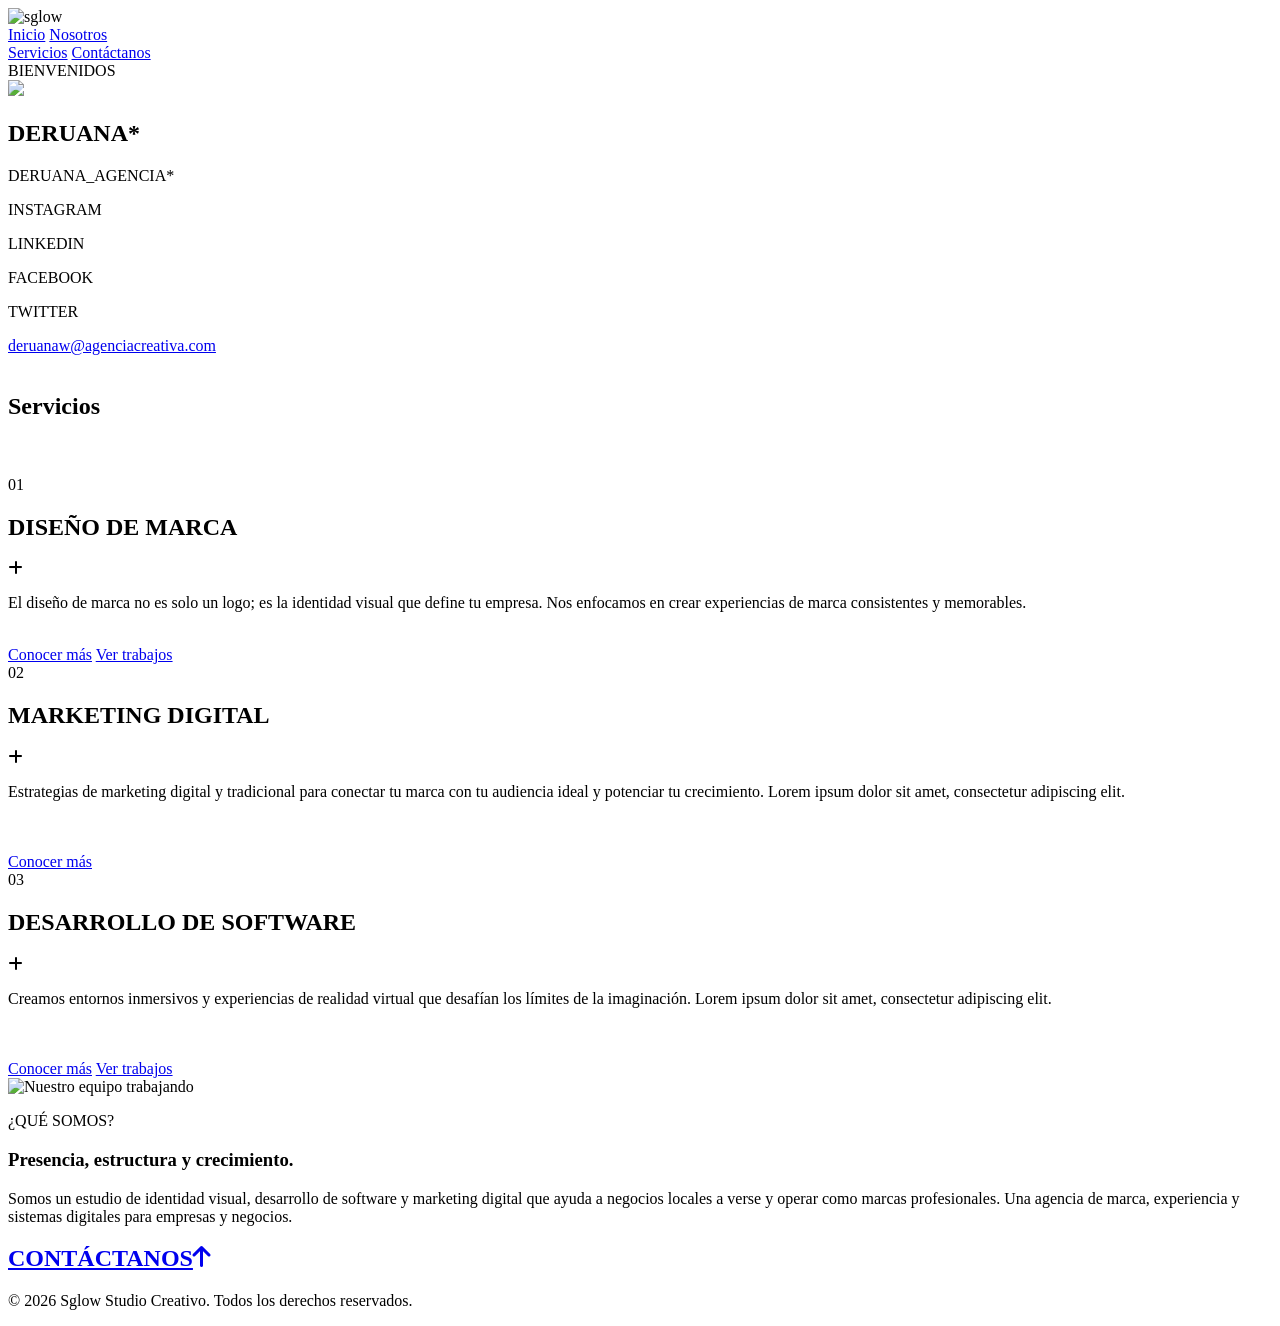
==== index.html @ e0a3f3f6 "Change branding in hero section and update email Updated hero section branding and contact email." ====
<!DOCTYPE html>
<html lang="es">
<head>
    <meta charset="UTF-8">
    <meta name="viewport" content="width=device-width, initial-scale=1.0">
    <title>Equipo de Diseño Visual y Multiverso</title>
    <link rel="stylesheet" href="css/estilos.css">
    <link rel="stylesheet" href="https://cdnjs.cloudflare.com/ajax/libs/font-awesome/6.0.0/css/all.min.css">
    <link rel="preconnect" href="https://fonts.googleapis.com">
    <link rel="preconnect" href="https://fonts.gstatic.com" crossorigin>
    <link rel="stylesheet" href="https://use.typekit.net/mhz2sbd.css">
    <link rel="icon" href="imagenes/icon_1.png" type="image/png">
</head>
<body>

    <header>
    <div class="nav-container">
        <div class="nav-pill">
            <div class="nav-logo">
                <img src="imagenes/icon_1.png" alt="sglow"> </div>
            <nav class="nav-links">
                <a href="https://sglow.com.co/">Inicio</a>
                <a href="#nosotros">Nosotros</a>
            </nav>
            <div class="nav-actions">
                <a href="#servicios" class="btn-signin">Servicios</a>
                <a href="https://wa.me/573122334296" class="btn-waitlist">Contáctanos</a>
            </div>
        </div>
    </div>
</header>

  <section class="hero">

    <div class="hero-top">

        <div class="contact">BIENVENIDOS</div>
        <img src="imagenes/img_1.png" class="camera">
        <h1 class="title">DERUANA*</h1>
    </div>

    <div class="hero-bottom">

        <div class="brand">DERUANA_AGENCIA*</div>

        <div class="social">
            <p>INSTAGRAM</p>
            <p>LINKEDIN</p>
            <p>FACEBOOK</p>
            <p>TWITTER</p>

            <a href="#">deruanaw@agenciacreativa.com</a>
        </div>



    </div>

</section>

    
    <section class="services" id="servicios">
        <br>
        <div class="acordion-title">
        <h1 class="title_svs">Servicios</h1><br><br>
        </div>
        <div class="container">
            <div class="accordion">
                <div class="accordion-item active">
                    <div class="accordion-header">
                        <span class="number">01</span>
                        <h2 class="service-title">DISEÑO DE MARCA</h2>
                        <i class="fas fa-plus icon"></i>
                    </div>
                    <div class="accordion-content">
                        <div class="service-details">
                            <p>El diseño de marca no es solo un logo; es la identidad visual que define tu empresa. Nos enfocamos en crear experiencias de marca consistentes y memorables. <br><br> </p>

                        </div>
                        <a href="https://sglow.com.co/branding" class="btn-signin">Conocer más</a>
                        <a href="Portafolio_brand" class="btn-signin">Ver trabajos</a>
                    </div>
                </div>

                <div class="accordion-item">
                    <div class="accordion-header">
                        <span class="number">02</span>
                        <h2 class="service-title">MARKETING DIGITAL</h2>
                        <i class="fas fa-plus icon"></i>
                    </div>
                    <div class="accordion-content">
                        <p>Estrategias de marketing digital y tradicional para conectar tu marca con tu audiencia ideal y potenciar tu crecimiento. Lorem ipsum dolor sit amet, consectetur adipiscing elit. <br><br><br> </p>
                        <a href="https://sglow.com.co/marketing" class="btn-signin">Conocer más</a>
  
                    </div>
                </div>

                <div class="accordion-item">
                    <div class="accordion-header">
                        <span class="number">03</span>
                        <h2 class="service-title">DESARROLLO DE SOFTWARE</h2>
                        <i class="fas fa-plus icon"></i>
                    </div>
                    <div class="accordion-content">
                        <p>Creamos entornos inmersivos y experiencias de realidad virtual que desafían los límites de la imaginación. Lorem ipsum dolor sit amet, consectetur adipiscing elit. <br><br><br></p>
                        <a href="#" class="btn-signin">Conocer más</a>
                        <a href="https://sglow.com.co/Portafolio_UI" class="btn-signin">Ver trabajos</a>
                    </div>
                </div>

            </div>
        </div>
    </section>

    <section class="about-us" id="nosotros">
        <div class="container about-grid">
            <div class="about-image-wrapper">
                <img src="imagenes/img_2.png" alt="Nuestro equipo trabajando" class="about-image">
                <div class="image-overlay"></div>
            </div>
            <div class="about-text-content">
                <p class="about-small-text">¿QUÉ SOMOS?</p>
                <h3 class="about-title">Presencia, estructura y crecimiento.</h3>
                <p class="about-description">
                    Somos un estudio de identidad visual, desarrollo de software y marketing digital que ayuda a negocios locales a verse y operar como marcas profesionales.
                    Una agencia de marca, experiencia y sistemas digitales para empresas y negocios.

                </p>
            </div>
        </div>
    </section>

    <footer>
        <div class="container">
            <a href="https://wa.me/573122334296" class="contact-link">
                <h2 class="contact-title">CONTÁCTANOS<i class="fas fa-arrow-up contact-arrow"></i></h2>
            </a>
            <p class="copyright">&copy; 2026 Sglow Studio Creativo. Todos los derechos reservados.</p>
        </div>
    </footer>

    <script src="js/script.js"></script>
</body>
</html>
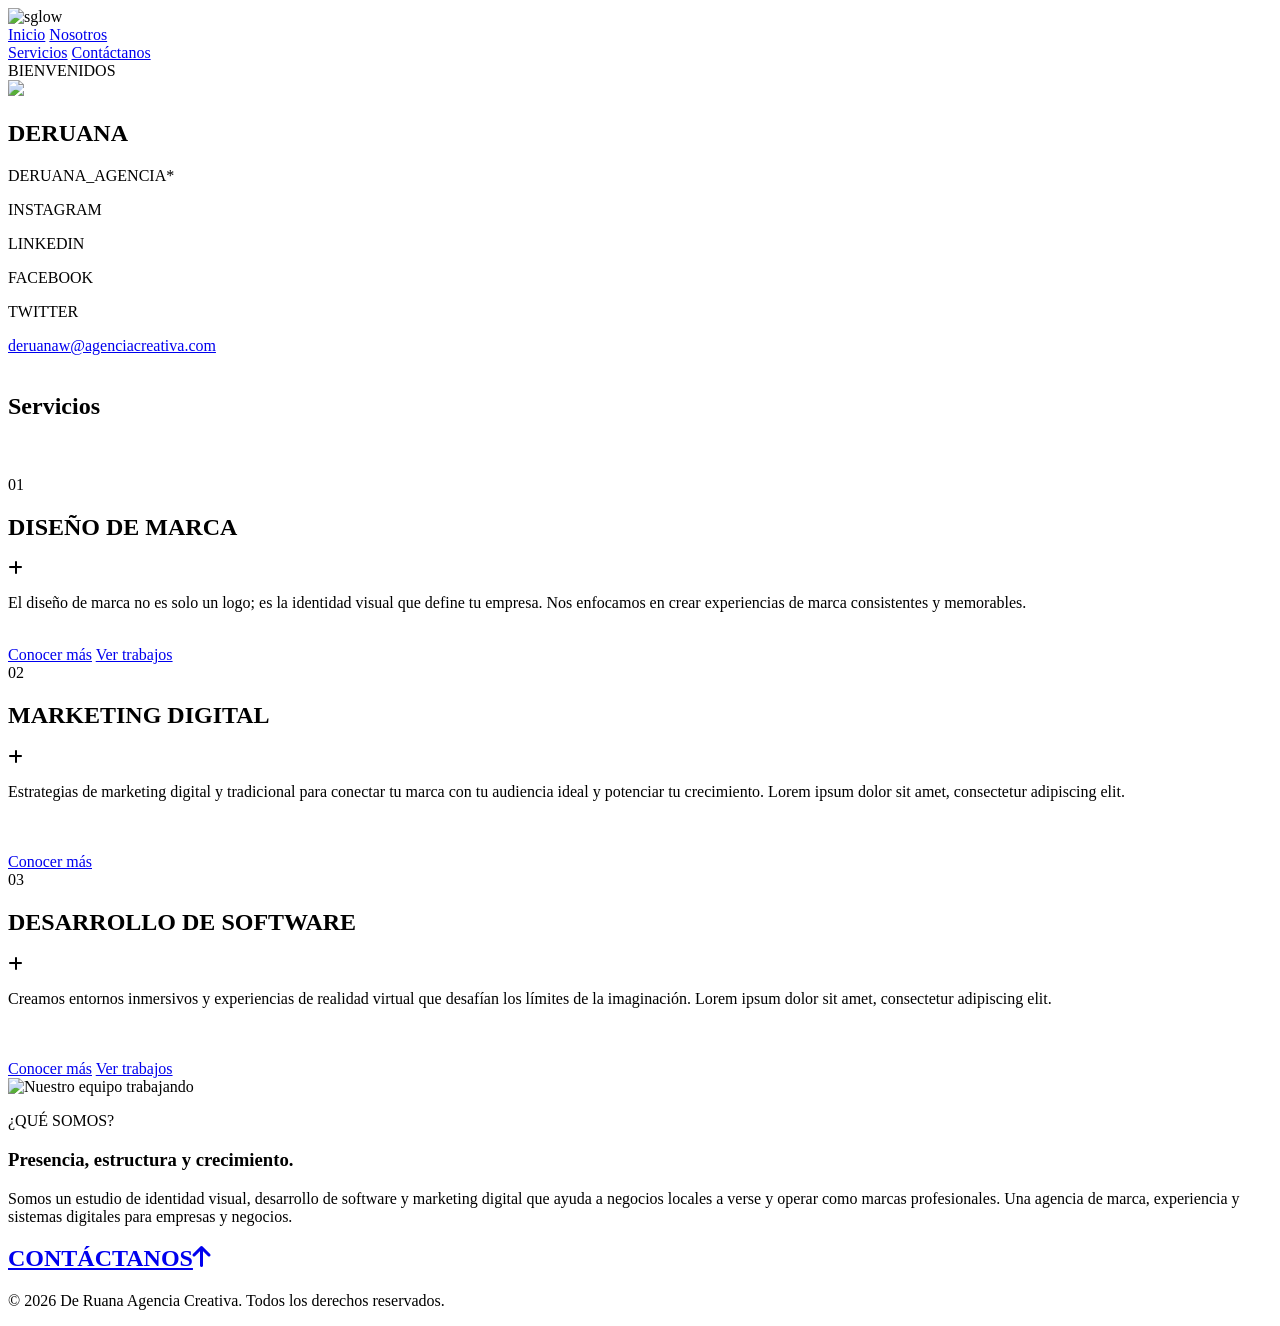
==== commit f3467c89: "Fix HTML formatting and update copyright year" ====
--- a/index.html
+++ b/index.html
@@ -36,7 +36,7 @@
 
         <div class="contact">BIENVENIDOS</div>
         <img src="imagenes/img_1.png" class="camera">
-        <h1 class="title">DERUANA*</h1>
+        <h1 class="title">DERUANA</h1>
     </div>
 
     <div class="hero-bottom">
@@ -135,7 +135,7 @@
             <a href="https://wa.me/573122334296" class="contact-link">
                 <h2 class="contact-title">CONTÁCTANOS<i class="fas fa-arrow-up contact-arrow"></i></h2>
             </a>
-            <p class="copyright">&copy; 2026 Sglow Studio Creativo. Todos los derechos reservados.</p>
+            <p class="copyright">&copy; 2026 De Ruana Agencia Creativa. Todos los derechos reservados.</p>
         </div>
     </footer>
 
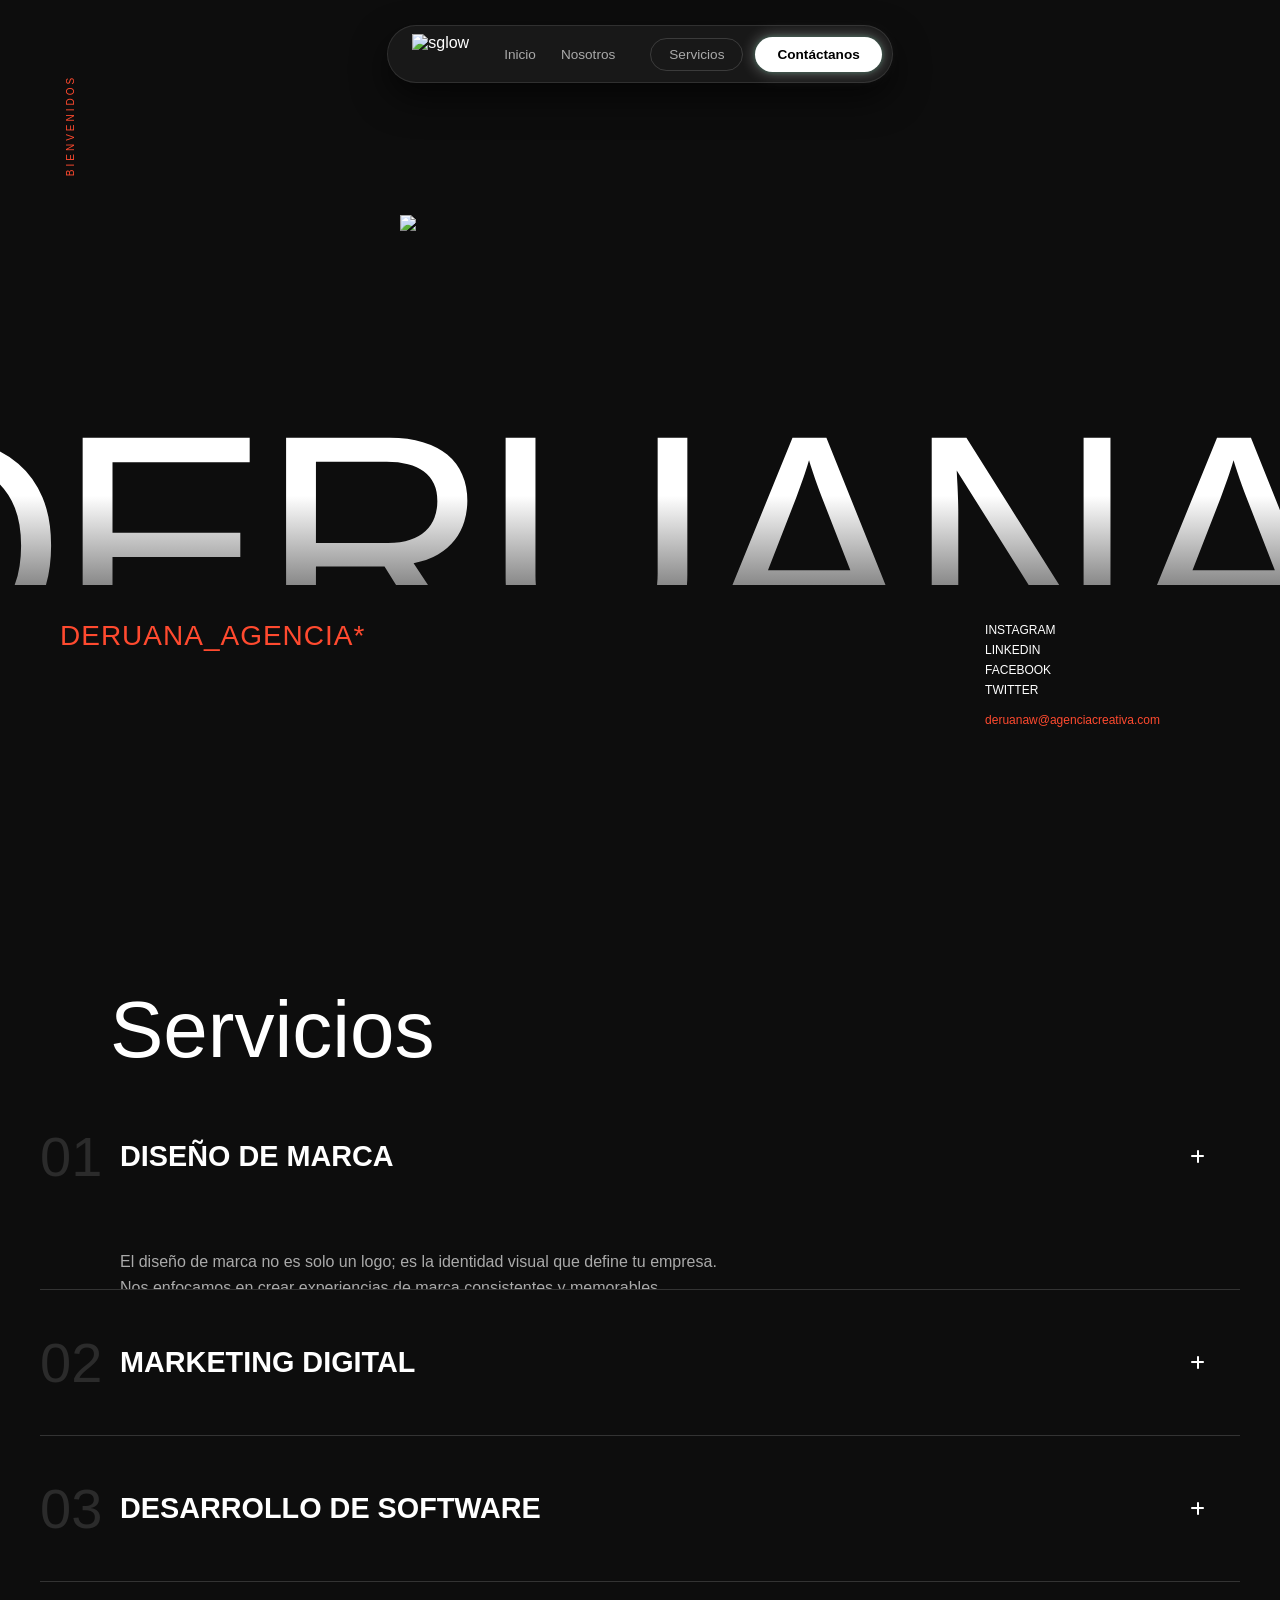
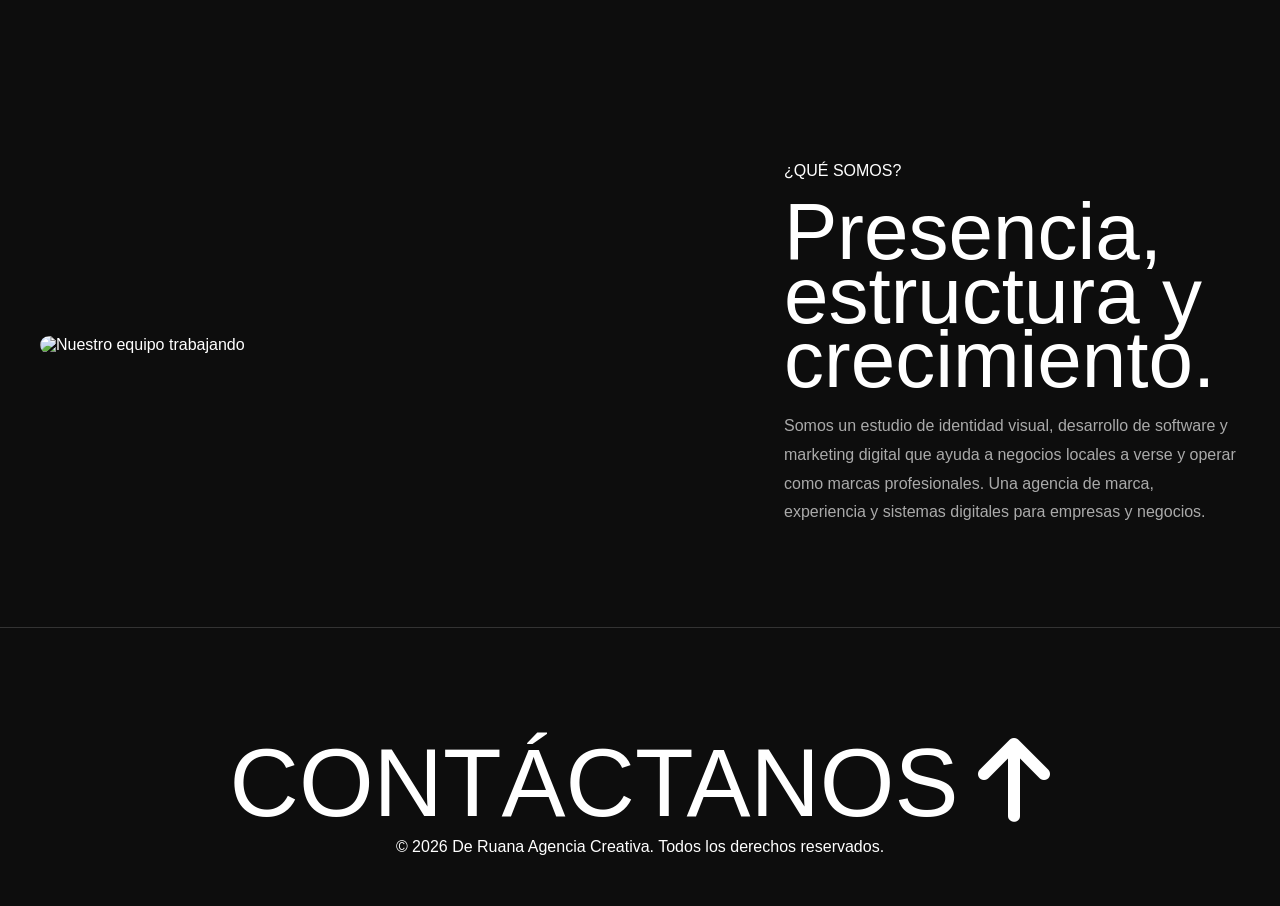
==== commit 439a1dbc: "Modify index.html with new links and content Updated links and content in the index.html file." ====
--- a/index.html
+++ b/index.html
@@ -19,7 +19,7 @@
             <div class="nav-logo">
                 <img src="imagenes/icon_1.png" alt="sglow"> </div>
             <nav class="nav-links">
-                <a href="https://sglow.com.co/">Inicio</a>
+                <a href="https://deruana.art/">Inicio</a>
                 <a href="#nosotros">Nosotros</a>
             </nav>
             <div class="nav-actions">
--- a/css/estilos.css
+++ b/css/estilos.css
@@ -0,0 +1,470 @@
+/* --- Variables Globales --- */
+:root {
+    --bg-color: #0d0d0d;
+    --text-color: #ffffff;
+    --border-color: #333333;
+    --grey-text: #aaaaaa;
+    --font-family: "futura-pt";
+}
+
+*{
+margin:0;
+padding:0;
+box-sizing:border-box;
+}
+
+body {
+    background-color: var(--bg-color);
+    color: var(--text-color);
+    font-family: "futura-pt", sans-serif;
+    overflow-x: hidden;
+}
+
+.container {
+    max-width: 1400px;
+    margin: 0 auto;
+    padding: 0 40px;
+}
+
+a {
+    text-decoration: none;
+    color: inherit;
+    transition: all 0.3s ease;
+}
+
+/* --- NUEVA NAVEGACIÓN (Estilo Pastilla de la imagen) --- */
+header {
+    height: auto;
+    background-color: transparent;
+    position: fixed;
+    top: 25px; /* Separación de la parte superior */
+    width: 100%;
+    z-index: 1000;
+    display: flex;
+    justify-content: center; /* Centra el menú horizontalmente */
+}
+
+.nav-pill {
+    background: rgba(30, 30, 30, 0.7); /* Fondo oscuro translúcido */
+    backdrop-filter: blur(15px); /* Efecto de desenfoque de fondo */
+    -webkit-backdrop-filter: blur(15px);
+    border: 1px solid rgba(255, 255, 255, 0.1);
+    border-radius: 50px; /* Forma de cápsula */
+    padding: 8px 10px 8px 24px;
+    display: flex;
+    align-items: center;
+    gap: 35px;
+    box-shadow: 0 15px 35px rgba(0, 0, 0, 0.6);
+}
+
+.nav-logo img {
+    height: 40px;
+    width: auto;
+    display: block;
+}
+
+.nav-links {
+    display: flex;
+    gap: 25px;
+}
+
+.nav-links a {
+    color: var(--grey-text);
+    font-size: 0.85rem;
+    font-weight: 400;
+}
+
+.nav-links a:hover {
+    color: #fff;
+}
+
+.nav-actions {
+    display: flex;
+    align-items: center;
+    gap: 12px;
+}
+
+/* Botón Sign In */
+.btn-signin {
+    color: var(--grey-text);
+    font-size: 0.85rem;
+    padding: 8px 18px;
+    border: 1px solid rgba(255, 255, 255, 0.15);
+    border-radius: 30px;
+}
+
+.btn-signin:hover {
+    border-color: #fff;
+    color: #fff;
+}
+
+/* Botón Join Waitlist (Resaltado blanco con brillo) */
+.btn-waitlist {
+    background: #ffffff;
+    color: #000;
+    font-size: 0.85rem;
+    font-weight: 600;
+    padding: 10px 22px;
+    border-radius: 30px;
+    box-shadow: 0 0 15px rgba(255, 255, 255, 0.4), 0 0 5px rgba(0, 255, 150, 0.2);
+}
+
+.btn-waitlist:hover {
+    transform: translateY(-1px);
+    box-shadow: 0 0 20px rgba(255, 255, 255, 0.6);
+}
+
+
+
+.hero{
+position:relative;
+height:100vh;
+overflow:hidden;
+}
+
+/* SECCION SUPERIOR */
+
+.hero-top{
+height:65vh;
+position:relative;
+overflow:hidden;
+}
+
+/* SECCION INFERIOR */
+
+.hero-bottom{
+height:35vh;
+position:relative;
+padding:60px;
+}
+
+/* TITULO GIGANTE */
+
+.title{
+position:absolute;
+right: -50px;
+font-size:25vw;
+font-weight:180;
+letter-spacing:-10px;
+line-height:0.8;
+bottom:-90px;
+font-family: "futura-pt", sans-serif;
+background: linear-gradient(180deg, #ffffff 30%, #333333 90%);
+-webkit-background-clip: text;
+background-clip: text;
+-webkit-text-fill-color: transparent;
+color: transparent; 
+display: inline-block;
+}
+
+/* ASTERISCO */
+
+.star{
+position:absolute;
+right:350px;
+top:-40px;
+font-size:160px;
+color:#ff4a2f;
+z-index:3;
+}
+
+/* IMAGEN */
+
+.camera{
+position:absolute;
+right:650px;
+top:215px;
+width:230px;
+z-index:4;
+}
+
+/* REDES */
+
+.social{
+position:absolute;
+right:120px;
+top:35px;
+font-size:12px;
+line-height:20px;
+}
+
+.social a{
+display:block;
+margin-top:10px;
+color:#ff4a2f;
+text-decoration:none;
+}
+
+/* CONTACT VERTICAL */
+
+.contact{
+position:absolute;
+left:20px;
+top:120px;
+transform:rotate(-90deg);
+color:#ff4a2f;
+font-size:10px;
+letter-spacing:3px;
+}
+
+/* BRAND */
+
+.brand{
+position:absolute;
+left:60px;
+top:35px;
+color:#ff4a2f;
+font-size:28px;
+letter-spacing:1px;
+}
+
+
+
+@keyframes floatBlob {
+    from { transform: translate(-50px, -30px) scale(1); }
+    to { transform: translate(50px, 40px) scale(1.1); }
+}
+
+@keyframes floatBlob2 {
+    from { transform: translate(30px, -40px) scale(1); }
+    to { transform: translate(-40px, 50px) scale(1.05); }
+}
+
+
+
+.btn-primary {
+    display: inline-flex;
+    align-items: center;
+    gap: 10px;
+    padding: 15px 30px;
+    border: 1px solid var(--text-color);
+    border-radius: 5px;
+    font-size: 0.9rem;
+}
+
+.btn-primary:hover {
+    background-color: #fff;
+    color: #000;
+}
+
+/* --- ACORDEÓN DE SERVICIOS --- */
+.services {
+    padding: 80px 0;
+}
+
+.acordion-title {
+    padding-bottom: 50px;
+}
+
+.title_svs {
+    position:absolute;
+    left: 110px;
+    font-size:80px;
+    font-weight:15;
+    line-height:0.8;
+    font-family: "futura-pt", sans-serif;
+    color: #ffffff;
+
+
+}
+
+.accordion-item {
+    border-bottom: 1px solid var(--border-color);
+}
+
+.accordion-header {
+    display: grid;
+    grid-template-columns: 80px 1fr 50px;
+    align-items: center;
+    padding: 40px 0;
+    cursor: pointer;
+}
+
+.number {
+    font-size: 3.5rem;
+    font-weight: 300;
+    color: #2B2B2B;
+}
+
+.service-title {
+    font-size: 1.8rem;
+    text-transform: uppercase;
+}
+
+.accordion-content {
+    height: 0;
+    overflow: hidden;
+    transition: height 0.4s ease, opacity 0.3s ease;
+    opacity: 0;
+    padding: 0 0 0 80px;
+}
+
+.accordion-item.active .accordion-content {
+    opacity: 1;
+    padding: 20px 0 40px 80px;
+}
+
+.service-details p {
+    color: var(--grey-text);
+    max-width: 600px;
+    line-height: 1.6;
+}
+
+/* --- SECCIÓN SOBRE NOSOTROS --- */
+.about-us {
+    padding: 100px 0;
+}
+
+.about-grid {
+    display: grid;
+    grid-template-columns: 1.5fr 1fr;
+    gap: 60px;
+    align-items: center;
+}
+
+.about-image {
+    width: 80%;
+    border-radius: 15px;
+    filter: grayscale(0.1);
+}
+
+
+.about-title {
+    left: 110px;
+    font-size:80px;
+    font-weight:15;
+    line-height:0.8;
+    font-family: "futura-pt", sans-serif;
+    color: #ffffff;
+    margin-bottom: 20px;
+}
+
+.about-small-text {
+    margin-bottom: 20px;
+}
+
+.about-description {
+    color: var(--grey-text);
+    line-height: 1.8;
+}
+
+/* --- FOOTER --- */
+footer {
+    padding: 100px 0 50px;
+    text-align: center;
+    border-top: 1px solid var(--border-color);
+}
+
+.contact-title {
+    font-size: clamp(3rem, 10vw, 6rem);
+    font-weight: 300;
+}
+
+.contact-arrow {
+    color: var(--accent-red);
+    margin-left: 20px;
+}
+
+/* --- RESPONSIVE --- */
+@media (max-width: 768px) {
+    .nav-pill {
+        gap: 15px;
+        padding: 6px 8px 6px 15px;
+    }
+    .nav-links { display: none; } /* Ocultar links en móvil para simplificar */
+    
+}
+
+@media (max-width: 1200px){
+
+.title{
+font-size:32vw;
+right:-20px;
+bottom:-60px;
+}
+
+.camera{
+right:55%;
+top:220px;
+width:200px;
+}
+
+}
+
+
+@media (max-width: 900px){
+
+.hero{
+height:auto;
+padding-top:180px;
+}
+
+.hero-top{
+height:auto;
+display:flex;
+justify-content:center;
+align-items:center;
+}
+
+.hero-bottom{
+height:auto;
+padding:40px 20px 80px;
+display:flex;
+flex-direction:column;
+align-items:center;
+text-align:center;
+}
+
+/* TITULO */
+
+.title{
+position:relative;
+font-size:34vw;
+right:auto;
+bottom:auto;
+text-align:center;
+letter-spacing:-6px;
+}
+
+/* IMAGEN */
+
+.camera{
+position:absolute;
+top:15px;
+right:55%;
+transform:translateX(50%);
+width:120px;
+opacity:0.9;
+}
+
+/* CONTACT */
+
+.contact{
+        display: none;
+    }
+
+/* BRAND */
+
+.brand{
+position:relative;
+left:auto;
+top:auto;
+font-size:22px;
+margin-bottom:20px;
+}
+
+/* SOCIAL */
+
+.social{
+position:relative;
+right:auto;
+top:auto;
+font-size:13px;
+line-height:24px;
+}
+
+.social a{
+margin-top:15px;
+}
+
+}
